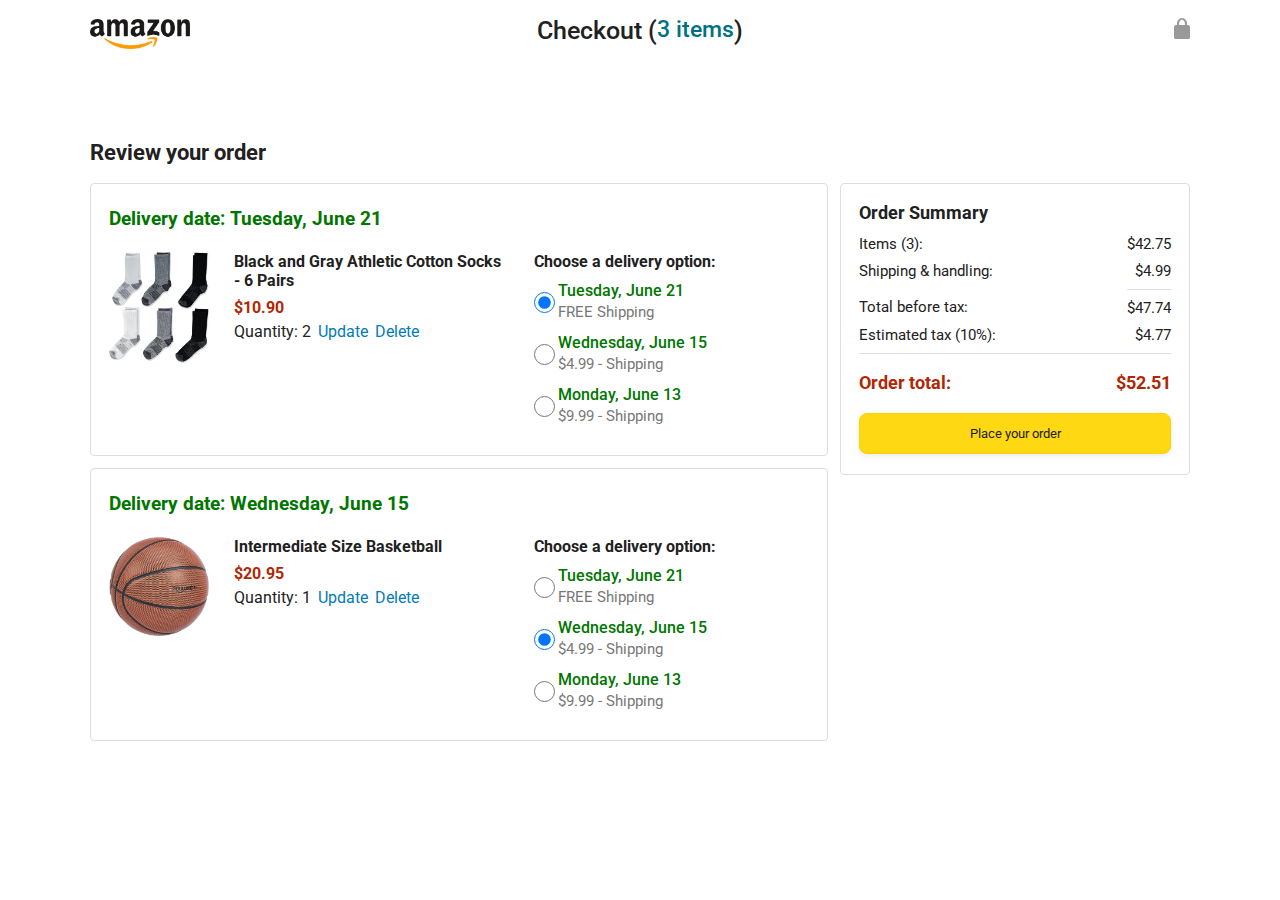
==== checkout.html @ 28f82f6f "initial commit - committing all files" ====
<!DOCTYPE html>
<html>
  <head>
    <title>Checkout</title>

    <!-- This code is needed for responsive design to work.
      (Responsive design = make the website look good on
      smaller screen sizes like a phone or a tablet). -->
    <meta name="viewport" content="width=device-width, initial-scale=1">

    <!-- Load a font called Roboto from Google Fonts. -->
    <link rel="preconnect" href="https://fonts.googleapis.com">
    <link rel="preconnect" href="https://fonts.gstatic.com" crossorigin>
    <link href="https://fonts.googleapis.com/css2?family=Roboto:wght@400;500;700&display=swap" rel="stylesheet">

    <!-- Here are the CSS files for this page. -->
    <link rel="stylesheet" href="styles/shared/general.css">
    <link rel="stylesheet" href="styles/pages/checkout/checkout-header.css">
    <link rel="stylesheet" href="styles/pages/checkout/checkout.css">
  </head>
  <body>
    <div class="checkout-header">
      <div class="header-content">
        <div class="checkout-header-left-section">
          <a href="amazon.html">
            <img class="amazon-logo" src="images/amazon-logo.png">
            <img class="amazon-mobile-logo" src="images/amazon-mobile-logo.png">
          </a>
        </div>

        <div class="checkout-header-middle-section">
          Checkout (<a class="return-to-home-link"
            href="amazon.html">3 items</a>)
        </div>

        <div class="checkout-header-right-section">
          <img src="images/icons/checkout-lock-icon.png">
        </div>
      </div>
    </div>

    <div class="main">
      <div class="page-title">Review your order</div>

      <div class="checkout-grid">
        <div class="order-summary">
          <div class="cart-item-container">
            <div class="delivery-date">
              Delivery date: Tuesday, June 21
            </div>

            <div class="cart-item-details-grid">
              <img class="product-image"
                src="images/products/athletic-cotton-socks-6-pairs.jpg">

              <div class="cart-item-details">
                <div class="product-name">
                  Black and Gray Athletic Cotton Socks - 6 Pairs
                </div>
                <div class="product-price">
                  $10.90
                </div>
                <div class="product-quantity">
                  <span>
                    Quantity: <span class="quantity-label">2</span>
                  </span>
                  <span class="update-quantity-link link-primary">
                    Update
                  </span>
                  <span class="delete-quantity-link link-primary">
                    Delete
                  </span>
                </div>
              </div>

              <div class="delivery-options">
                <div class="delivery-options-title">
                  Choose a delivery option:
                </div>
                <div class="delivery-option">
                  <input type="radio" checked
                    class="delivery-option-input"
                    name="delivery-option-1">
                  <div>
                    <div class="delivery-option-date">
                      Tuesday, June 21
                    </div>
                    <div class="delivery-option-price">
                      FREE Shipping
                    </div>
                  </div>
                </div>
                <div class="delivery-option">
                  <input type="radio"
                    class="delivery-option-input"
                    name="delivery-option-1">
                  <div>
                    <div class="delivery-option-date">
                      Wednesday, June 15
                    </div>
                    <div class="delivery-option-price">
                      $4.99 - Shipping
                    </div>
                  </div>
                </div>
                <div class="delivery-option">
                  <input type="radio"
                    class="delivery-option-input"
                    name="delivery-option-1">
                  <div>
                    <div class="delivery-option-date">
                      Monday, June 13
                    </div>
                    <div class="delivery-option-price">
                      $9.99 - Shipping
                    </div>
                  </div>
                </div>
              </div>
            </div>
          </div>

          <div class="cart-item-container">
            <div class="delivery-date">
              Delivery date: Wednesday, June 15
            </div>

            <div class="cart-item-details-grid">
              <img class="product-image"
                src="images/products/intermediate-composite-basketball.jpg">

              <div class="cart-item-details">
                <div class="product-name">
                  Intermediate Size Basketball
                </div>
                <div class="product-price">
                  $20.95
                </div>
                <div class="product-quantity">
                  <span>
                    Quantity: <span class="quantity-label">1</span>
                  </span>
                  <span class="update-quantity-link link-primary">
                    Update
                  </span>
                  <span class="delete-quantity-link link-primary">
                    Delete
                  </span>
                </div>
              </div>

              <div class="delivery-options">
                <div class="delivery-options-title">
                  Choose a delivery option:
                </div>

                <div class="delivery-option">
                  <input type="radio" class="delivery-option-input"
                    name="delivery-option-2">
                  <div>
                    <div class="delivery-option-date">
                      Tuesday, June 21
                    </div>
                    <div class="delivery-option-price">
                      FREE Shipping
                    </div>
                  </div>
                </div>
                <div class="delivery-option">
                  <input type="radio" checked class="delivery-option-input"
                    name="delivery-option-2">
                  <div>
                    <div class="delivery-option-date">
                      Wednesday, June 15
                    </div>
                    <div class="delivery-option-price">
                      $4.99 - Shipping
                    </div>
                  </div>
                </div>
                <div class="delivery-option">
                  <input type="radio" class="delivery-option-input"
                    name="delivery-option-2">
                  <div>
                    <div class="delivery-option-date">
                      Monday, June 13
                    </div>
                    <div class="delivery-option-price">
                      $9.99 - Shipping
                    </div>
                  </div>
                </div>
              </div>
            </div>
          </div>
        </div>

        <div class="payment-summary">
          <div class="payment-summary-title">
            Order Summary
          </div>

          <div class="payment-summary-row">
            <div>Items (3):</div>
            <div class="payment-summary-money">$42.75</div>
          </div>

          <div class="payment-summary-row">
            <div>Shipping &amp; handling:</div>
            <div class="payment-summary-money">$4.99</div>
          </div>

          <div class="payment-summary-row subtotal-row">
            <div>Total before tax:</div>
            <div class="payment-summary-money">$47.74</div>
          </div>

          <div class="payment-summary-row">
            <div>Estimated tax (10%):</div>
            <div class="payment-summary-money">$4.77</div>
          </div>

          <div class="payment-summary-row total-row">
            <div>Order total:</div>
            <div class="payment-summary-money">$52.51</div>
          </div>

          <button class="place-order-button button-primary">
            Place your order
          </button>
        </div>
      </div>
    </div>
  </body>
</html>
---- styles/shared/general.css ----
body {
  font-family: Roboto, Arial;
  color: rgb(33, 33, 33);
  margin: 0;
}

p {
  margin: 0;
}

button {
  cursor: pointer;
}

select {
  cursor: pointer;
}

input, select, button {
  font-family: Roboto, Arial;
}

.button-primary {
  color: rgb(33, 33, 33);
  background-color: rgb(255, 216, 20);
  border: 1px solid rgb(252, 210, 0);
  border-radius: 8px;
  cursor: pointer;
  box-shadow: 0 2px 5px rgba(213, 217, 217, 0.5);
}

.button-primary:hover {
  background-color: rgb(247, 202, 0);
  border: 1px solid rgb(242, 194, 0);
}

.button-primary:active {
  background: rgb(255, 216, 20);
  border-color: rgb(252, 210, 0);
  box-shadow: none;
}

.button-secondary {
  color: rgb(33, 33, 33);
  background: white;
  border: 1px solid rgb(213, 217, 217);
  border-radius: 8px;
  cursor: pointer;
  box-shadow: 0 2px 5px rgba(213, 217, 217, 0.5);
}

.button-secondary:hover {
  background-color: rgb(247, 250, 250);
}

.button-secondary:active {
  background-color: rgb(237, 253, 255);
  box-shadow: none;
}

.limit-text-to-2-lines {
  display: -webkit-box;
  -webkit-line-clamp: 2;
  -webkit-box-orient: vertical;
  overflow: hidden;
}

.link-primary {
  color: rgb(1, 124, 182);
  cursor: pointer;
}

.link-primary:hover {
  color: rgb(196, 80, 0);
}

/* Styles for dropdown selectors. */
select {
  color: rgb(33, 33, 33);
  background-color: rgb(240, 240, 240);
  border: 1px solid rgb(213, 217, 217);
  border-radius: 8px;
  padding: 3px 5px;
  font-size: 15px;
  cursor: pointer;
  box-shadow: 0 2px 5px rgba(213, 217, 217, 0.5);
}

select:focus,
input:focus {
  outline: 2px solid rgb(255, 153, 0);
}
---- styles/pages/checkout/checkout-header.css ----
.checkout-header {
  height: 60px;
  padding-left: 30px;
  padding-right: 30px;
  background-color: white;

  display: flex;
  justify-content: center;

  position: fixed;
  top: 0;
  left: 0;
  right: 0;
  z-index: 1000;
}

.header-content {
  width: 100%;
  max-width: 1100px;

  display: flex;
  align-items: center;
}

.checkout-header-left-section {
  width: 150px;
}

.amazon-logo {
  width: 100px;
  margin-top: 12px;
}

.amazon-mobile-logo {
  display: none;
}

/* @media is used to create responsive design (making the
   website look good on any screen size). This @media
   means when the screen width is 575px or less, different
   styles (inside the {...}) will be applied. */
@media (max-width: 575px) {
  .checkout-header-left-section {
    width: auto;
  }

  .amazon-logo {
    display: none;
  }

  .amazon-mobile-logo {
    display: inline-block;
    height: 35px;
    margin-top: 5px;
  }
}

.checkout-header-middle-section {
  flex: 1;
  flex-shrink: 0;
  text-align: center;

  font-size: 25px;
  font-weight: 500;

  display: flex;
  justify-content: center;
}

.return-to-home-link {
  color: rgb(0, 113, 133);
  font-size: 23px;
  text-decoration: none;
  cursor: pointer;
}

@media (max-width: 1000px) {
  .checkout-header-middle-section {
    font-size: 20px;
    margin-right: 60px;
  }

  .return-to-home-link {
    font-size: 18px;
  }
}

@media (max-width: 575px) {
  .checkout-header-middle-section {
    margin-right: 5px;
  }
}

.checkout-header-right-section {
  text-align: right;
  width: 150px;
}

@media (max-width: 1000px) {
  .checkout-header-right-section {
    width: auto;
  }
}
---- styles/pages/checkout/checkout.css ----
.main {
  max-width: 1100px;
  padding-left: 30px;
  padding-right: 30px;

  margin-top: 140px;
  margin-bottom: 100px;

  /* margin-left: auto;
     margin-right auto;
     Is a trick for centering an element horizontally
     without needing a container. */
  margin-left: auto;
  margin-right: auto;
}

.page-title {
  font-weight: 700;
  font-size: 22px;
  margin-bottom: 18px;
}

.checkout-grid {
  display: grid;
  /* Here, 1fr means the first column will take
     up the remaining space in the grid. */
  grid-template-columns: 1fr 350px;
  column-gap: 12px;

  /* Use align-items: start; to prevent the elements
     in the grid from stretching vertically. */
  align-items: start;
}

@media (max-width: 1000px) {
  .main {
    max-width: 500px;
  }

  .checkout-grid {
    grid-template-columns: 1fr;
  }
}

.cart-item-container,
.payment-summary {
  border: 1px solid rgb(222, 222, 222);
  border-radius: 4px;
  padding: 18px;
}

.cart-item-container {
  margin-bottom: 12px;
}

.payment-summary {
  padding-bottom: 5px;
}

@media (max-width: 1000px) {
  .payment-summary {
    /* grid-row: 1 means this element will be placed into row
      1 in the grid. (Normally, the row that an element is
      placed in is determined by the order of the elements in
      the HTML. grid-row overrides this default ordering). */
    grid-row: 1;
    margin-bottom: 12px;
  }
}

.delivery-date {
  color: rgb(0, 118, 0);
  font-weight: 700;
  font-size: 19px;
  margin-top: 5px;
  margin-bottom: 22px;
}

.cart-item-details-grid {
  display: grid;
  /* 100px 1fr 1fr; means the 2nd and 3rd column will
     take up half the remaining space in the grid
     (they will divide up the remaining space evenly). */
  grid-template-columns: 100px 1fr 1fr;
  column-gap: 25px;
}

@media (max-width: 1000px) {
  .cart-item-details-grid {
    grid-template-columns: 100px 1fr;
    row-gap: 30px;
  }
}

.product-image {
  max-width: 100%;
  max-height: 120px;

  /* margin-left: auto;
     margin-right auto;
     Is a trick for centering an element horizontally
     without needing a container. */
  margin-left: auto;
  margin-right: auto;
}

.product-name {
  font-weight: 700;
  margin-bottom: 8px;
}

.product-price {
  color: rgb(177, 39, 4);
  font-weight: 700;
  margin-bottom: 5px;
}

.product-quantity .link-primary {
  margin-left: 3px;
}

@media (max-width: 1000px) {
  .delivery-options {
    /* grid-column: 1 means this element will be placed
       in column 1 in the grid. (Normally, the column that
       an element is placed in is determined by the order
       of the elements in the HTML. grid-column overrides
       this default ordering).
       
       / span 2 means this element will take up 2 columns
       in the grid (Normally, each element takes up 1
       column in the grid). */
    grid-column: 1 / span 2;
  }
}

.delivery-options-title {
  font-weight: 700;
  margin-bottom: 10px;
}

.delivery-option {
  display: grid;
  grid-template-columns: 24px 1fr;
  margin-bottom: 12px;
  cursor: pointer;
}

.delivery-option-input {
  margin-left: 0px;
  cursor: pointer;
}

.delivery-option-date {
  color: rgb(0, 118, 0);
  font-weight: 500;
  margin-bottom: 3px;
}

.delivery-option-price {
  color: rgb(120, 120, 120);
  font-size: 15px;
}

.payment-summary-title {
  font-weight: 700;
  font-size: 18px;
  margin-bottom: 12px;
}

.payment-summary-row {
  display: grid;
  /* 1fr auto; means the width of the 2nd column will be
     determined by the elements inside the column (auto).
     The 1st column will take up the remaining space. */
  grid-template-columns: 1fr auto;

  font-size: 15px;
  margin-bottom: 9px;
}

.payment-summary-money {
  text-align: right;
}

.subtotal-row .payment-summary-money {
  border-top: 1px solid rgb(222, 222, 222);
}

.subtotal-row div {
  padding-top: 9px;
}

.total-row {
  color: rgb(177, 39, 4);
  font-weight: 700;
  font-size: 18px;

  border-top: 1px solid rgb(222, 222, 222);
  padding-top: 18px;
}

.place-order-button {
  width: 100%;
  padding-top: 12px;
  padding-bottom: 12px;
  border-radius: 8px;

  margin-top: 11px;
  margin-bottom: 15px;
}
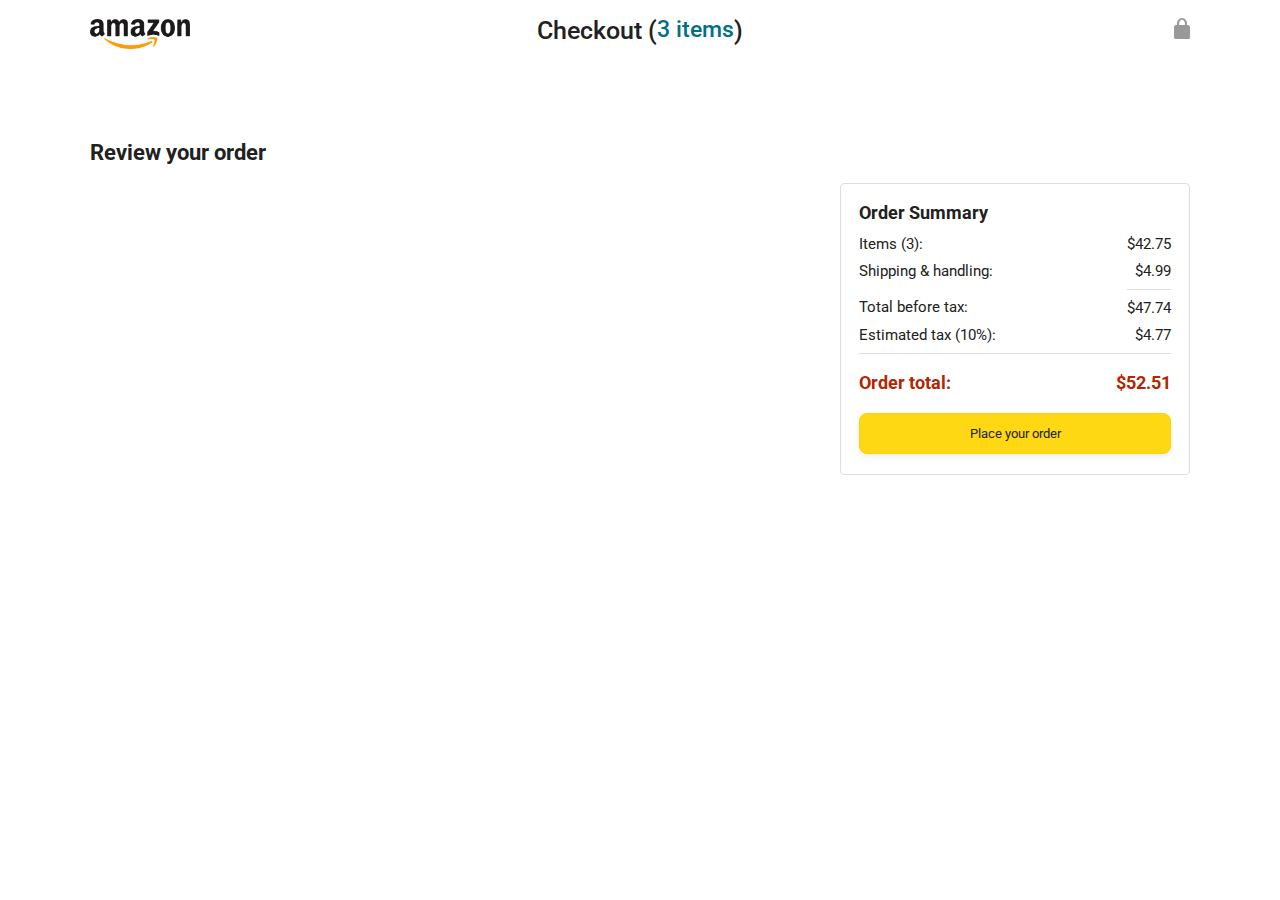
==== commit 342da271: "saved cart into local storage and updated payment summary" ====
--- a/checkout.html
+++ b/checkout.html
@@ -17,6 +17,9 @@
     <link rel="stylesheet" href="styles/shared/general.css">
     <link rel="stylesheet" href="styles/pages/checkout/checkout-header.css">
     <link rel="stylesheet" href="styles/pages/checkout/checkout.css">
+
+    <!-- Here are the JavaScript files for this page. -->
+    <script type="module" src="scripts/checkout.js" defer></script>
   </head>
   <body>
     <div class="checkout-header">
@@ -43,157 +46,7 @@
       <div class="page-title">Review your order</div>
 
       <div class="checkout-grid">
-        <div class="order-summary">
-          <div class="cart-item-container">
-            <div class="delivery-date">
-              Delivery date: Tuesday, June 21
-            </div>
-
-            <div class="cart-item-details-grid">
-              <img class="product-image"
-                src="images/products/athletic-cotton-socks-6-pairs.jpg">
-
-              <div class="cart-item-details">
-                <div class="product-name">
-                  Black and Gray Athletic Cotton Socks - 6 Pairs
-                </div>
-                <div class="product-price">
-                  $10.90
-                </div>
-                <div class="product-quantity">
-                  <span>
-                    Quantity: <span class="quantity-label">2</span>
-                  </span>
-                  <span class="update-quantity-link link-primary">
-                    Update
-                  </span>
-                  <span class="delete-quantity-link link-primary">
-                    Delete
-                  </span>
-                </div>
-              </div>
-
-              <div class="delivery-options">
-                <div class="delivery-options-title">
-                  Choose a delivery option:
-                </div>
-                <div class="delivery-option">
-                  <input type="radio" checked
-                    class="delivery-option-input"
-                    name="delivery-option-1">
-                  <div>
-                    <div class="delivery-option-date">
-                      Tuesday, June 21
-                    </div>
-                    <div class="delivery-option-price">
-                      FREE Shipping
-                    </div>
-                  </div>
-                </div>
-                <div class="delivery-option">
-                  <input type="radio"
-                    class="delivery-option-input"
-                    name="delivery-option-1">
-                  <div>
-                    <div class="delivery-option-date">
-                      Wednesday, June 15
-                    </div>
-                    <div class="delivery-option-price">
-                      $4.99 - Shipping
-                    </div>
-                  </div>
-                </div>
-                <div class="delivery-option">
-                  <input type="radio"
-                    class="delivery-option-input"
-                    name="delivery-option-1">
-                  <div>
-                    <div class="delivery-option-date">
-                      Monday, June 13
-                    </div>
-                    <div class="delivery-option-price">
-                      $9.99 - Shipping
-                    </div>
-                  </div>
-                </div>
-              </div>
-            </div>
-          </div>
-
-          <div class="cart-item-container">
-            <div class="delivery-date">
-              Delivery date: Wednesday, June 15
-            </div>
-
-            <div class="cart-item-details-grid">
-              <img class="product-image"
-                src="images/products/intermediate-composite-basketball.jpg">
-
-              <div class="cart-item-details">
-                <div class="product-name">
-                  Intermediate Size Basketball
-                </div>
-                <div class="product-price">
-                  $20.95
-                </div>
-                <div class="product-quantity">
-                  <span>
-                    Quantity: <span class="quantity-label">1</span>
-                  </span>
-                  <span class="update-quantity-link link-primary">
-                    Update
-                  </span>
-                  <span class="delete-quantity-link link-primary">
-                    Delete
-                  </span>
-                </div>
-              </div>
-
-              <div class="delivery-options">
-                <div class="delivery-options-title">
-                  Choose a delivery option:
-                </div>
-
-                <div class="delivery-option">
-                  <input type="radio" class="delivery-option-input"
-                    name="delivery-option-2">
-                  <div>
-                    <div class="delivery-option-date">
-                      Tuesday, June 21
-                    </div>
-                    <div class="delivery-option-price">
-                      FREE Shipping
-                    </div>
-                  </div>
-                </div>
-                <div class="delivery-option">
-                  <input type="radio" checked class="delivery-option-input"
-                    name="delivery-option-2">
-                  <div>
-                    <div class="delivery-option-date">
-                      Wednesday, June 15
-                    </div>
-                    <div class="delivery-option-price">
-                      $4.99 - Shipping
-                    </div>
-                  </div>
-                </div>
-                <div class="delivery-option">
-                  <input type="radio" class="delivery-option-input"
-                    name="delivery-option-2">
-                  <div>
-                    <div class="delivery-option-date">
-                      Monday, June 13
-                    </div>
-                    <div class="delivery-option-price">
-                      $9.99 - Shipping
-                    </div>
-                  </div>
-                </div>
-              </div>
-            </div>
-          </div>
-        </div>
+        <div class="order-summary"> </div>
 
         <div class="payment-summary">
           <div class="payment-summary-title">
@@ -201,7 +54,7 @@
           </div>
 
           <div class="payment-summary-row">
-            <div>Items (3):</div>
+            <div class="payment-summary-quantity">Items (3):</div>
             <div class="payment-summary-money">$42.75</div>
           </div>
 
